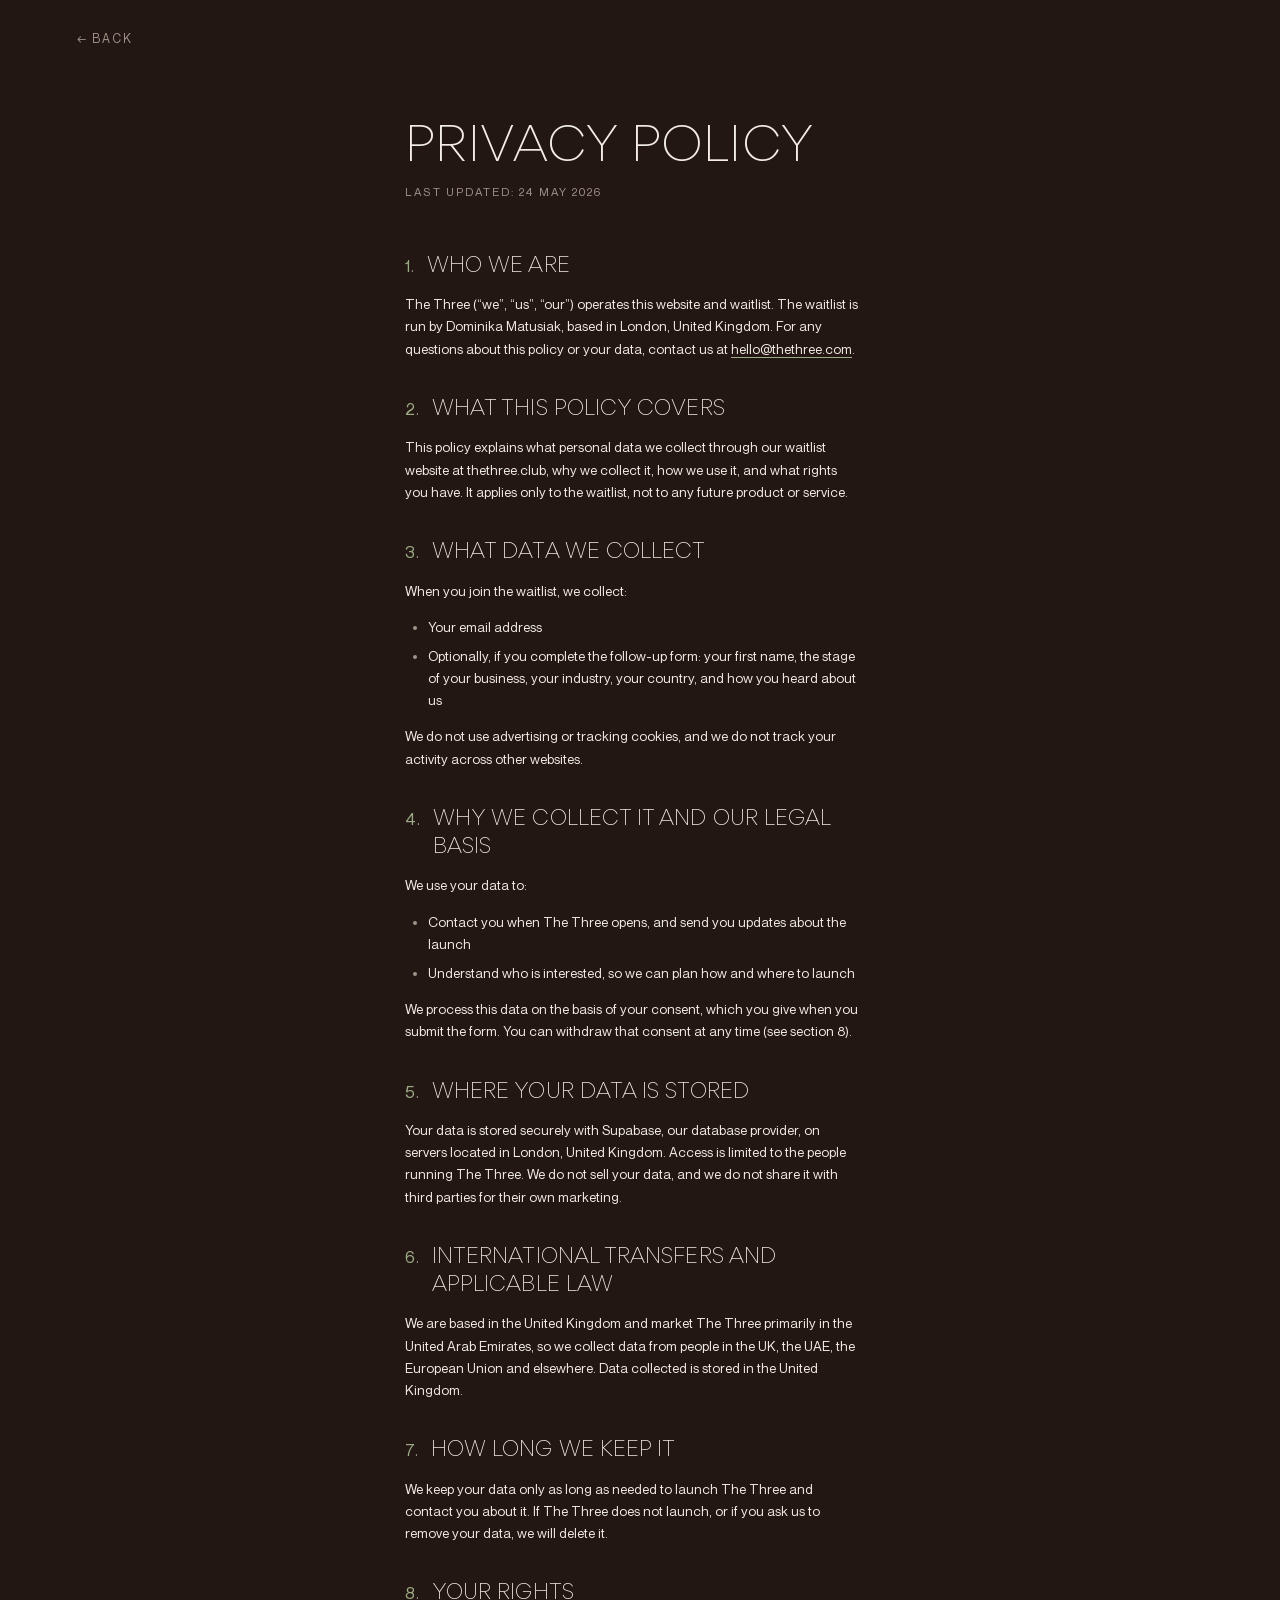
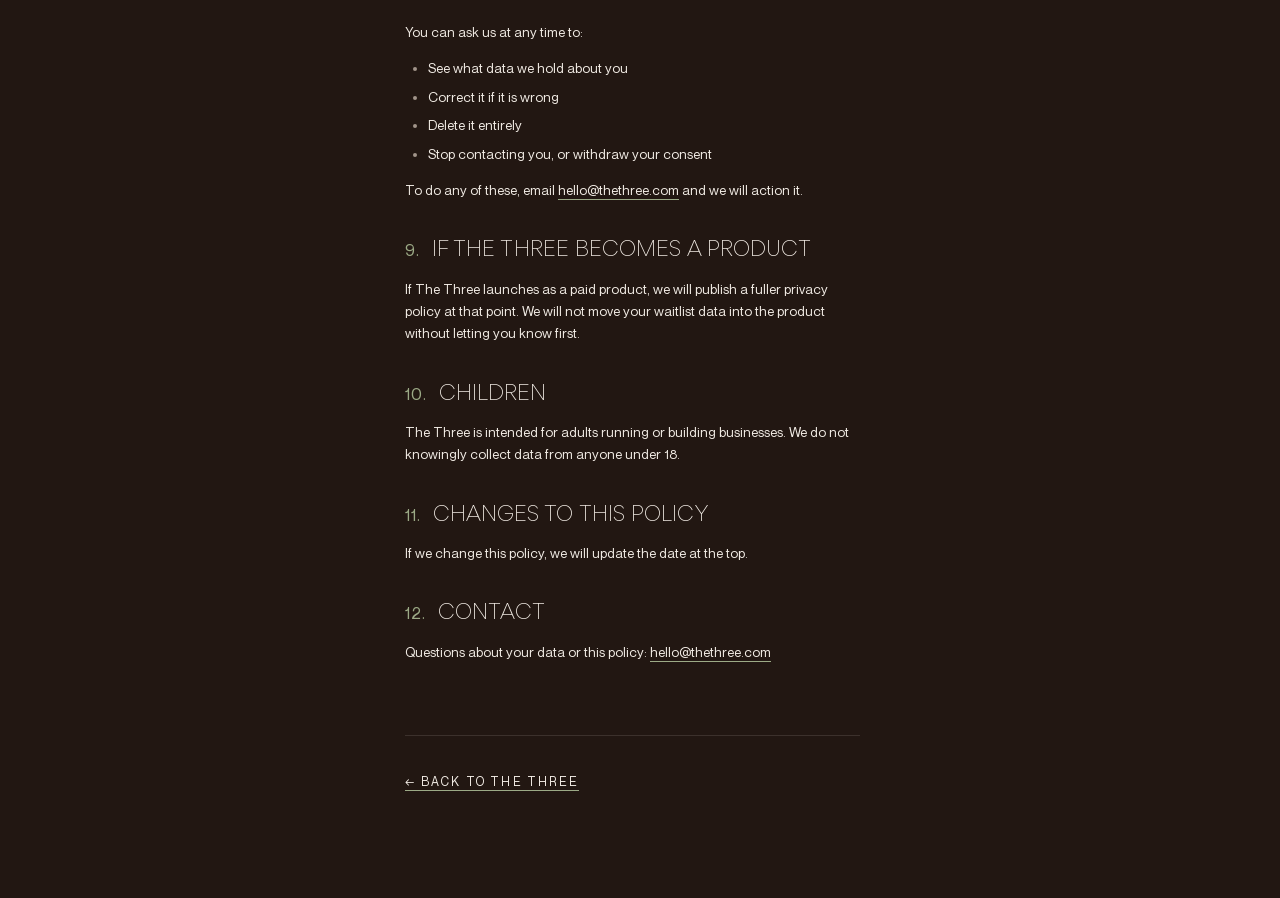
==== privacy.html @ ea70a883 "Add privacy policy page + wire footer/CTA links" ====
<!DOCTYPE html>
<html lang="en">
<head>
  <meta charset="UTF-8" />
  <meta name="viewport" content="width=device-width, initial-scale=1.0" />
  <title>Privacy &mdash; The Three</title>

  <!--
    Subset of font preloads — only the families used by this page.
    Headings use Gordita, body copy uses Neue Montreal.
  -->
  <link rel="preload" href="assets/fonts/gordita-light.woff2" as="font" type="font/woff2" crossorigin />
  <link rel="preload" href="assets/fonts/gordita.woff2" as="font" type="font/woff2" crossorigin />
  <link rel="preload" href="assets/fonts/neue-montreal.woff2" as="font" type="font/woff2" crossorigin />

  <link rel="stylesheet" href="styles/tokens.css" />
  <link rel="stylesheet" href="styles/base.css" />
  <link rel="stylesheet" href="styles/privacy.css" />
</head>
<body class="privacy-body">

  <!-- Persistent back link — top-left, always visible while scrolling. -->
  <a class="privacy__back" href="/">&larr; Back</a>

  <main class="privacy">
    <header class="privacy__head">
      <h1 class="privacy__title">Privacy Policy</h1>
      <p class="privacy__updated">Last updated: 24 May 2026</p>
      <!-- TODO before launch: replace date with actual publication day. -->
    </header>

    <section class="privacy__section">
      <h2 class="privacy__h2"><span class="privacy__num">1.</span> Who we are</h2>
      <p>The Three (&ldquo;we&rdquo;, &ldquo;us&rdquo;, &ldquo;our&rdquo;) operates this website and waitlist. The waitlist is run by Dominika Matusiak, based in London, United Kingdom. For any questions about this policy or your data, contact us at <a href="mailto:hello@thethree.com">hello@thethree.com</a>.</p>
    </section>

    <section class="privacy__section">
      <h2 class="privacy__h2"><span class="privacy__num">2.</span> What this policy covers</h2>
      <p>This policy explains what personal data we collect through our waitlist website at thethree.club, why we collect it, how we use it, and what rights you have. It applies only to the waitlist, not to any future product or service.</p>
    </section>

    <section class="privacy__section">
      <h2 class="privacy__h2"><span class="privacy__num">3.</span> What data we collect</h2>
      <p>When you join the waitlist, we collect:</p>
      <ul>
        <li>Your email address</li>
        <li>Optionally, if you complete the follow-up form: your first name, the stage of your business, your industry, your country, and how you heard about us</li>
      </ul>
      <p>We do not use advertising or tracking cookies, and we do not track your activity across other websites.</p>
      <!-- TODO before launch: confirm with tech owner that nothing else is stored beyond form fields + timestamp. -->
    </section>

    <section class="privacy__section">
      <h2 class="privacy__h2"><span class="privacy__num">4.</span> Why we collect it and our legal basis</h2>
      <p>We use your data to:</p>
      <ul>
        <li>Contact you when The Three opens, and send you updates about the launch</li>
        <li>Understand who is interested, so we can plan how and where to launch</li>
      </ul>
      <p>We process this data on the basis of your consent, which you give when you submit the form. You can withdraw that consent at any time (see section 8).</p>
      <!-- TODO before launch: lawyer to confirm legal basis under UK GDPR, EU GDPR and UAE law. -->
    </section>

    <section class="privacy__section">
      <h2 class="privacy__h2"><span class="privacy__num">5.</span> Where your data is stored</h2>
      <p>Your data is stored securely with Supabase, our database provider, on servers located in London, United Kingdom. Access is limited to the people running The Three. We do not sell your data, and we do not share it with third parties for their own marketing.</p>
    </section>

    <section class="privacy__section">
      <h2 class="privacy__h2"><span class="privacy__num">6.</span> International transfers and applicable law</h2>
      <p>We are based in the United Kingdom and market The Three primarily in the United Arab Emirates, so we collect data from people in the UK, the UAE, the European Union and elsewhere. Data collected is stored in the United Kingdom.</p>
      <!-- TODO before launch: lawyer to draft cross-border transfer language (UAE/EU to UK) and name applicable legal regimes. -->
    </section>

    <section class="privacy__section">
      <h2 class="privacy__h2"><span class="privacy__num">7.</span> How long we keep it</h2>
      <p>We keep your data only as long as needed to launch The Three and contact you about it. If The Three does not launch, or if you ask us to remove your data, we will delete it.</p>
      <!-- TODO before launch: lawyer to confirm a specific maximum retention period. -->
    </section>

    <section class="privacy__section">
      <h2 class="privacy__h2"><span class="privacy__num">8.</span> Your rights</h2>
      <p>You can ask us at any time to:</p>
      <ul>
        <li>See what data we hold about you</li>
        <li>Correct it if it is wrong</li>
        <li>Delete it entirely</li>
        <li>Stop contacting you, or withdraw your consent</li>
      </ul>
      <p>To do any of these, email <a href="mailto:hello@thethree.com">hello@thethree.com</a> and we will action it.</p>
      <!-- TODO before launch: lawyer to add right-to-complain wording + name the supervisory authority. -->
    </section>

    <section class="privacy__section">
      <h2 class="privacy__h2"><span class="privacy__num">9.</span> If The Three becomes a product</h2>
      <p>If The Three launches as a paid product, we will publish a fuller privacy policy at that point. We will not move your waitlist data into the product without letting you know first.</p>
    </section>

    <section class="privacy__section">
      <h2 class="privacy__h2"><span class="privacy__num">10.</span> Children</h2>
      <p>The Three is intended for adults running or building businesses. We do not knowingly collect data from anyone under 18.</p>
    </section>

    <section class="privacy__section">
      <h2 class="privacy__h2"><span class="privacy__num">11.</span> Changes to this policy</h2>
      <p>If we change this policy, we will update the date at the top.</p>
    </section>

    <section class="privacy__section">
      <h2 class="privacy__h2"><span class="privacy__num">12.</span> Contact</h2>
      <p>Questions about your data or this policy: <a href="mailto:hello@thethree.com">hello@thethree.com</a></p>
    </section>

    <footer class="privacy__foot">
      <a class="privacy__back-bottom" href="/">&larr; Back to The Three</a>
    </footer>
  </main>
</body>
</html>
---- styles/tokens.css ----
/* ============================================================
   tokens.css
   Design tokens (colors) + @font-face declarations.
   Loaded first — everything else depends on these.
   ============================================================ */

@font-face {
  font-family: "Cubao Wide";
  src: url("../assets/fonts/cubao-wide.woff2") format("woff2");
  font-display: swap;
}
@font-face {
  font-family: "Halimum";
  src: url("../assets/fonts/halimum.woff2") format("woff2");
  font-display: swap;
}
@font-face {
  font-family: "Gordita";
  src: url("../assets/fonts/gordita.woff2") format("woff2");
  font-weight: 400;
  font-display: swap;
}
@font-face {
  font-family: "Gordita";
  src: url("../assets/fonts/gordita-light.woff2") format("woff2");
  font-weight: 300;
  font-display: swap;
}
@font-face {
  font-family: "Newsreader";
  src: url("../assets/fonts/newsreader-italic.woff2") format("woff2");
  font-style: italic;
  font-display: swap;
}
@font-face {
  font-family: "Neue Montreal";
  src: url("../assets/fonts/neue-montreal.woff2") format("woff2");
  font-display: swap;
}
@font-face {
  font-family: "Role Serif";
  src: url("../assets/fonts/role-serif.woff2") format("woff2");
  font-display: swap;
}

:root {
  --bg: #221712;       /* page background — warm dark brown */
  --ink: #f3ede6;      /* primary text — cream */
  --muted: #a1948a;    /* secondary text */
  --accent: #9caa86;   /* sage — used for every hand-drawn gesture */
}
---- styles/base.css ----
/* ============================================================
   base.css
   Reset, root element, body, .screen container, and the shared
   `draw` / `rise-in` keyframes used across sections.
   ============================================================ */

* { box-sizing: border-box; }

html {
  background: var(--bg);
  scrollbar-gutter: stable;
  scroll-behavior: smooth;
}

body {
  margin: 0;
  padding: 0;
  background: var(--bg);
  overflow-x: hidden;
}

/* Every full-height section uses this container.
   scroll-margin-top clears the fixed nav bar (body::before is 9vh)
   so anchor jumps from the nav don't land with the section title
   tucked under the bar. A hair over 9vh gives a touch of breathing
   room between the bar and the top of the section content. */
.screen {
  position: relative;
  width: 100%;
  min-height: 100vh;
  background: var(--bg);
  color: var(--ink);
  scroll-margin-top: 10vh;
}

/* Inline emphasis used inside body copy.
   .key brightens muted text to ink (cream); .accent paints it sage. */
.key { color: var(--ink); }
.accent { color: var(--accent); }

/* ---------- Shared animation keyframes ----------
   Used by multiple sections. Defined once here so the section
   files only own their selectors, not the timing primitives. */

@keyframes rise-in {
  to { opacity: 1; transform: translateY(0); }
}

@keyframes draw {
  /* opacity:1 in both keyframes is a no-op for paths that don't set
     opacity:0 initially. For paths that DO (e.g. .circle), it lets
     them stay invisible until the draw animation kicks in — avoiding
     the small "ghost dot" stroke-linecap:round leaves at the path's
     start point before the line is drawn. */
  from { opacity: 1; }
  to { stroke-dashoffset: 0; opacity: 1; }
}
---- styles/privacy.css ----
/* ============================================================
   privacy.css
   Privacy Policy page. Inherits tokens (colors, fonts) and base
   (reset, body). Layout-specific rules only — no animations,
   no chrome from the home page (no nav, no logo). One full-width
   column with a fixed Back link top-left.
   ============================================================ */

.privacy-body {
  background: var(--bg);
  color: var(--ink);
  min-height: 100vh;
}

/* ----- Back link ----- */
/* Fixed so it stays reachable while the user scrolls through the
   ~12 sections. Sage-on-cream subtlety matches the kicker styling
   on the home page rather than competing with the title. */
.privacy__back {
  position: fixed;
  top: 3.4vh;
  left: 6vw;
  z-index: 5;
  font-family: "Neue Montreal", sans-serif;
  font-size: 0.95vw;
  text-transform: uppercase;
  letter-spacing: 0.18em;
  color: var(--muted);
  text-decoration: none;
  transition: color 0.25s ease;
}
.privacy__back:hover { color: var(--ink); }

/* ----- Main column ----- */
.privacy {
  max-width: 38em;
  margin: 0 auto;
  padding: 14vh 6vw 12vh;
}

.privacy__head {
  margin-bottom: 6vh;
}

.privacy__title {
  margin: 0 0 1.2vh;
  font-family: "Gordita", sans-serif;
  font-weight: 300;
  font-size: 3.6vw;
  letter-spacing: 0.004em;
  text-transform: uppercase;
  line-height: 1.04;
}

.privacy__updated {
  margin: 0;
  font-family: "Neue Montreal", sans-serif;
  font-size: 0.9vw;
  color: var(--muted);
  text-transform: uppercase;
  letter-spacing: 0.18em;
}

/* ----- Sections ----- */
.privacy__section {
  margin: 0 0 4vh;
}

.privacy__h2 {
  margin: 0 0 1.4vh;
  font-family: "Gordita", sans-serif;
  font-weight: 300;
  font-size: 1.55vw;
  letter-spacing: 0.004em;
  text-transform: uppercase;
  color: var(--ink);
  /* Use baseline alignment so number + heading text sit on the
     same line; ensure the wrap still looks tidy on long headings. */
  display: flex;
  align-items: baseline;
  gap: 0.6em;
}

.privacy__num {
  /* Sage number tag — the "one hand-drawn gesture per section"
     convention is generous here: every numbered heading owns it. */
  color: var(--accent);
  font-family: "Neue Montreal", sans-serif;
  font-weight: 400;
  font-size: 0.85em;
  letter-spacing: 0.05em;
  /* Don't shrink when the heading wraps. */
  flex-shrink: 0;
}

.privacy__section p,
.privacy__section li {
  font-family: "Neue Montreal", sans-serif;
  font-weight: 400;
  font-size: 1.05vw;
  line-height: 1.65;
  color: var(--ink);
}

.privacy__section p {
  margin: 0 0 1.6vh;
}

.privacy__section ul {
  margin: 0 0 1.6vh;
  padding-left: 1.4em;
}

.privacy__section li {
  margin-bottom: 0.7vh;
}

.privacy__section li::marker {
  color: var(--muted);
}

/* Inline links — cream text with a sage underline. Hover dims. */
.privacy__section a,
.privacy__foot a {
  color: var(--ink);
  text-decoration: none;
  border-bottom: 1px solid var(--accent);
  padding-bottom: 0.05em;
  transition: opacity 0.25s ease;
}
.privacy__section a:hover,
.privacy__foot a:hover {
  opacity: 0.7;
}

/* ----- Footer (secondary back link at bottom of long page) ----- */
.privacy__foot {
  margin-top: 8vh;
  padding-top: 4vh;
  border-top: 1px solid rgba(243, 237, 230, 0.12);
}

.privacy__back-bottom {
  font-family: "Neue Montreal", sans-serif;
  font-size: 0.95vw;
  text-transform: uppercase;
  letter-spacing: 0.18em;
  color: var(--muted);
  text-decoration: none;
  border-bottom: none;
  transition: color 0.25s ease;
}
.privacy__back-bottom:hover { color: var(--ink); }

/* ============================================================
   Mobile (max-width: 760px)
   ============================================================ */
@media (max-width: 760px) {
  .privacy__back {
    font-size: 3.4vw;
    top: 3vh;
    left: 5vw;
  }

  .privacy {
    max-width: 100%;
    padding: 12vh 6vw 10vh;
  }

  .privacy__title {
    font-size: 9vw;
  }

  .privacy__updated {
    font-size: 3vw;
  }

  .privacy__h2 {
    font-size: 5vw;
    gap: 0.4em;
  }

  .privacy__section p,
  .privacy__section li {
    font-size: 4.2vw;
    line-height: 1.6;
  }

  .privacy__section {
    margin-bottom: 5vh;
  }

  .privacy__back-bottom {
    font-size: 3.4vw;
  }
}
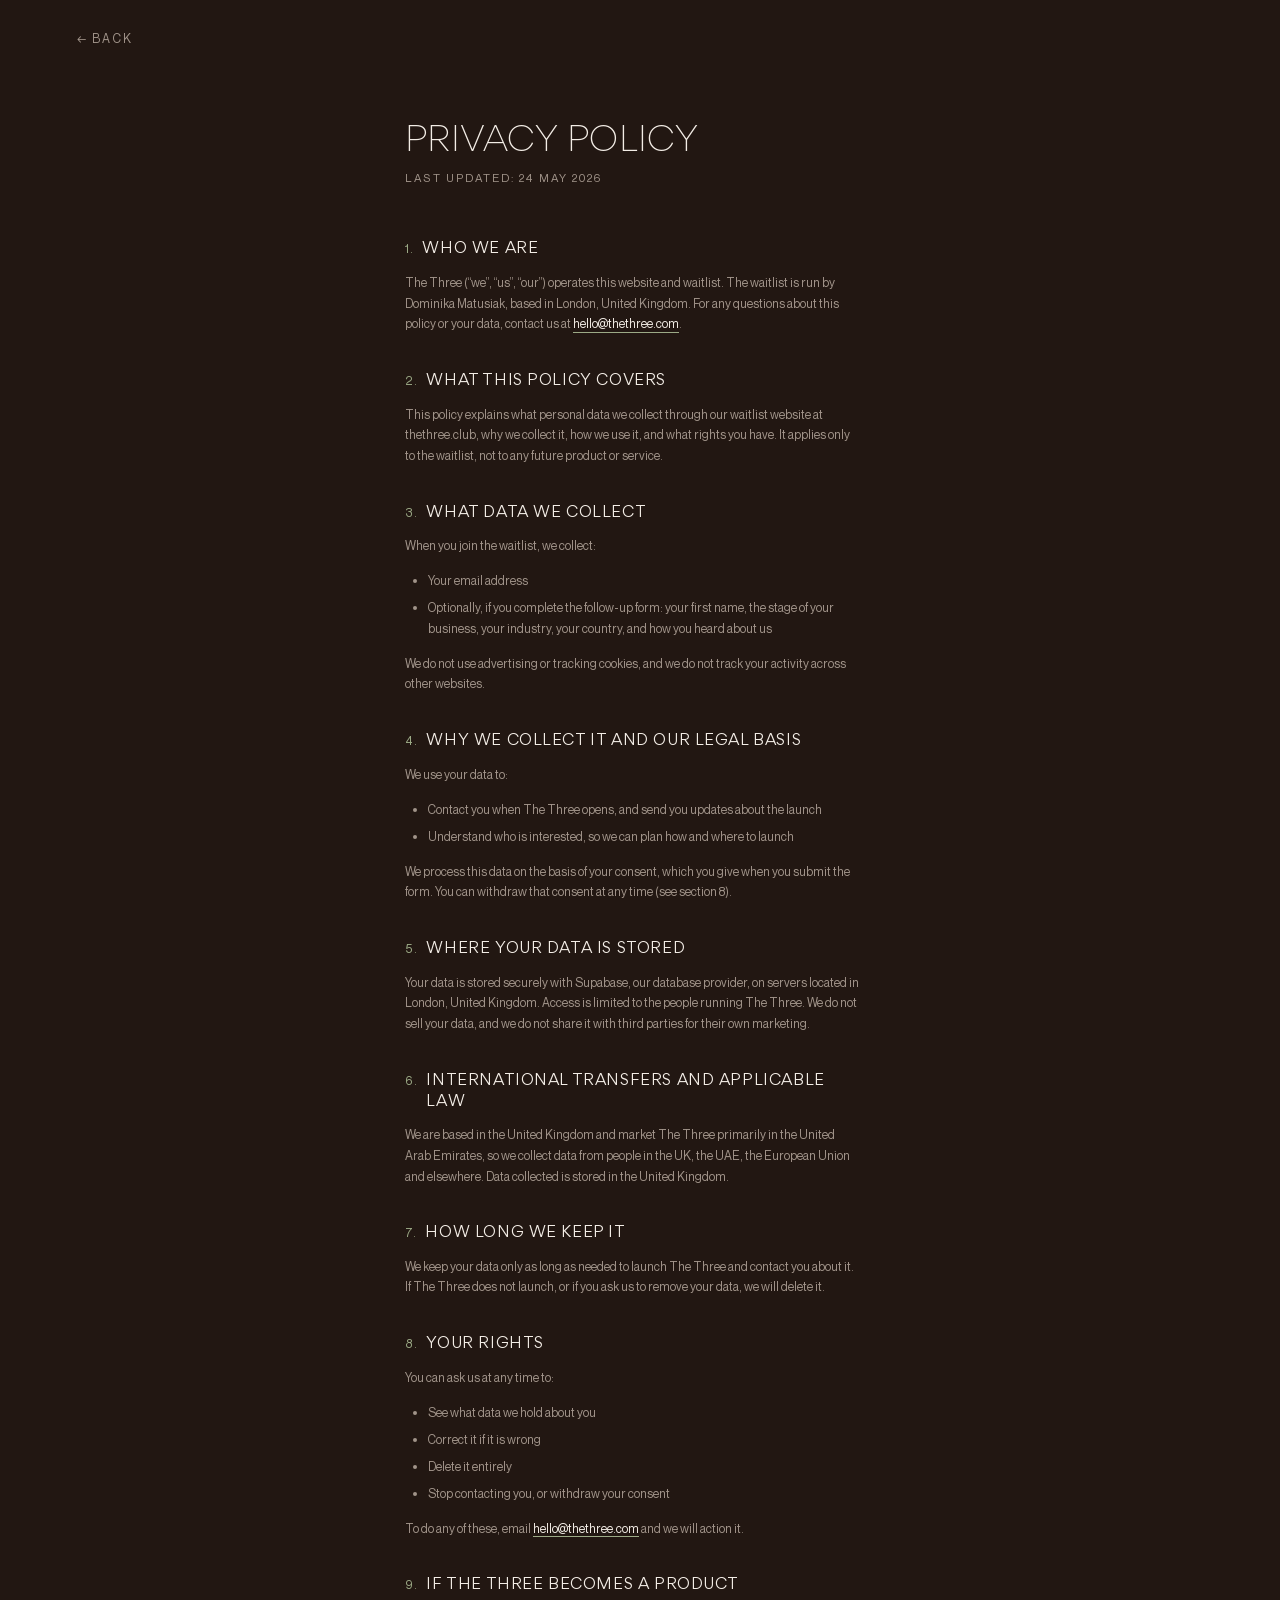
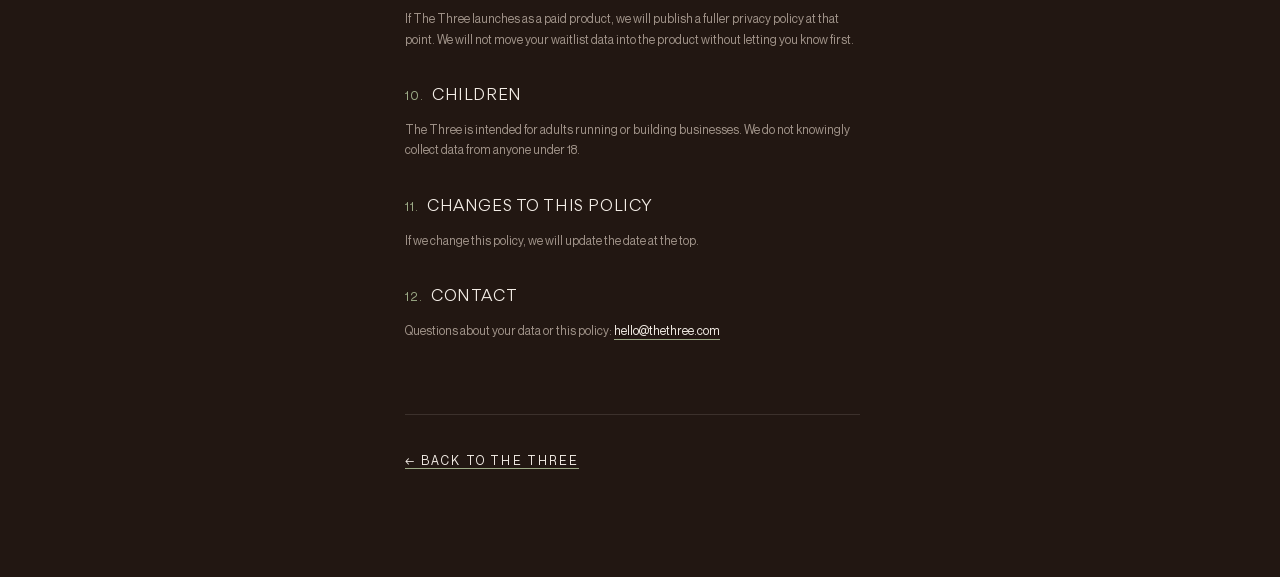
==== commit d44458bb: "Add OG / Twitter card meta tags + branded og-image (1200x630)" ====
--- a/privacy.html
+++ b/privacy.html
@@ -4,6 +4,24 @@
   <meta charset="UTF-8" />
   <meta name="viewport" content="width=device-width, initial-scale=1.0" />
   <title>Privacy &mdash; The Three</title>
+  <meta name="description" content="How The Three collects, stores, and uses your waitlist data. Privacy policy for the waitlist landing page." />
+
+  <!-- Same OG block as the home page so the link previews stay branded
+       when someone shares the privacy URL directly. -->
+  <meta property="og:type" content="website" />
+  <meta property="og:site_name" content="The Three" />
+  <meta property="og:url" content="https://thethree-six.vercel.app/privacy.html" />
+  <meta property="og:title" content="Privacy — The Three" />
+  <meta property="og:description" content="How The Three collects, stores, and uses your waitlist data." />
+  <meta property="og:image" content="https://thethree-six.vercel.app/assets/images/og-image.png" />
+  <meta property="og:image:width" content="1200" />
+  <meta property="og:image:height" content="630" />
+  <meta property="og:image:alt" content="The Three — cross-industry, Dubai" />
+
+  <meta name="twitter:card" content="summary_large_image" />
+  <meta name="twitter:title" content="Privacy — The Three" />
+  <meta name="twitter:description" content="How The Three collects, stores, and uses your waitlist data." />
+  <meta name="twitter:image" content="https://thethree-six.vercel.app/assets/images/og-image.png" />
 
   <!--
     Subset of font preloads — only the families used by this page.
--- a/styles/privacy.css
+++ b/styles/privacy.css
@@ -46,7 +46,7 @@
   margin: 0 0 1.2vh;
   font-family: "Gordita", sans-serif;
   font-weight: 300;
-  font-size: 3.6vw;
+  font-size: 2.6vw;
   letter-spacing: 0.004em;
   text-transform: uppercase;
   line-height: 1.04;
@@ -69,9 +69,9 @@
 .privacy__h2 {
   margin: 0 0 1.4vh;
   font-family: "Gordita", sans-serif;
-  font-weight: 300;
-  font-size: 1.55vw;
-  letter-spacing: 0.004em;
+  font-weight: 400;
+  font-size: 1.15vw;
+  letter-spacing: 0.04em;
   text-transform: uppercase;
   color: var(--ink);
   /* Use baseline alignment so number + heading text sit on the
@@ -97,9 +97,12 @@
 .privacy__section li {
   font-family: "Neue Montreal", sans-serif;
   font-weight: 400;
-  font-size: 1.05vw;
-  line-height: 1.65;
-  color: var(--ink);
+  font-size: 0.95vw;
+  line-height: 1.7;
+  /* Muted (warm gray-cream) rather than full --ink (bright cream)
+     so the page reads as a document, not a headline. Reserves the
+     full-ink emphasis for the title + section headings only. */
+  color: var(--muted);
 }
 
 .privacy__section p {
@@ -157,40 +160,43 @@
    ============================================================ */
 @media (max-width: 760px) {
   .privacy__back {
-    font-size: 3.4vw;
+    font-size: 3vw;
     top: 3vh;
     left: 5vw;
   }
 
   .privacy {
     max-width: 100%;
-    padding: 12vh 6vw 10vh;
+    padding: 11vh 7vw 9vh;
   }
 
   .privacy__title {
-    font-size: 9vw;
+    /* 6vw is the comfortable mobile size — visible but not screaming.
+       The home hero headline goes to 9.5vw because it's THE headline;
+       this is a document title and shouldn't compete. */
+    font-size: 6vw;
   }
 
   .privacy__updated {
-    font-size: 3vw;
+    font-size: 2.6vw;
   }
 
   .privacy__h2 {
-    font-size: 5vw;
+    font-size: 3.4vw;
     gap: 0.4em;
   }
 
   .privacy__section p,
   .privacy__section li {
-    font-size: 4.2vw;
-    line-height: 1.6;
+    font-size: 3.6vw;
+    line-height: 1.7;
   }
 
   .privacy__section {
-    margin-bottom: 5vh;
+    margin-bottom: 4.5vh;
   }
 
   .privacy__back-bottom {
-    font-size: 3.4vw;
-  }
-}
+    font-size: 3vw;
+  }
+}
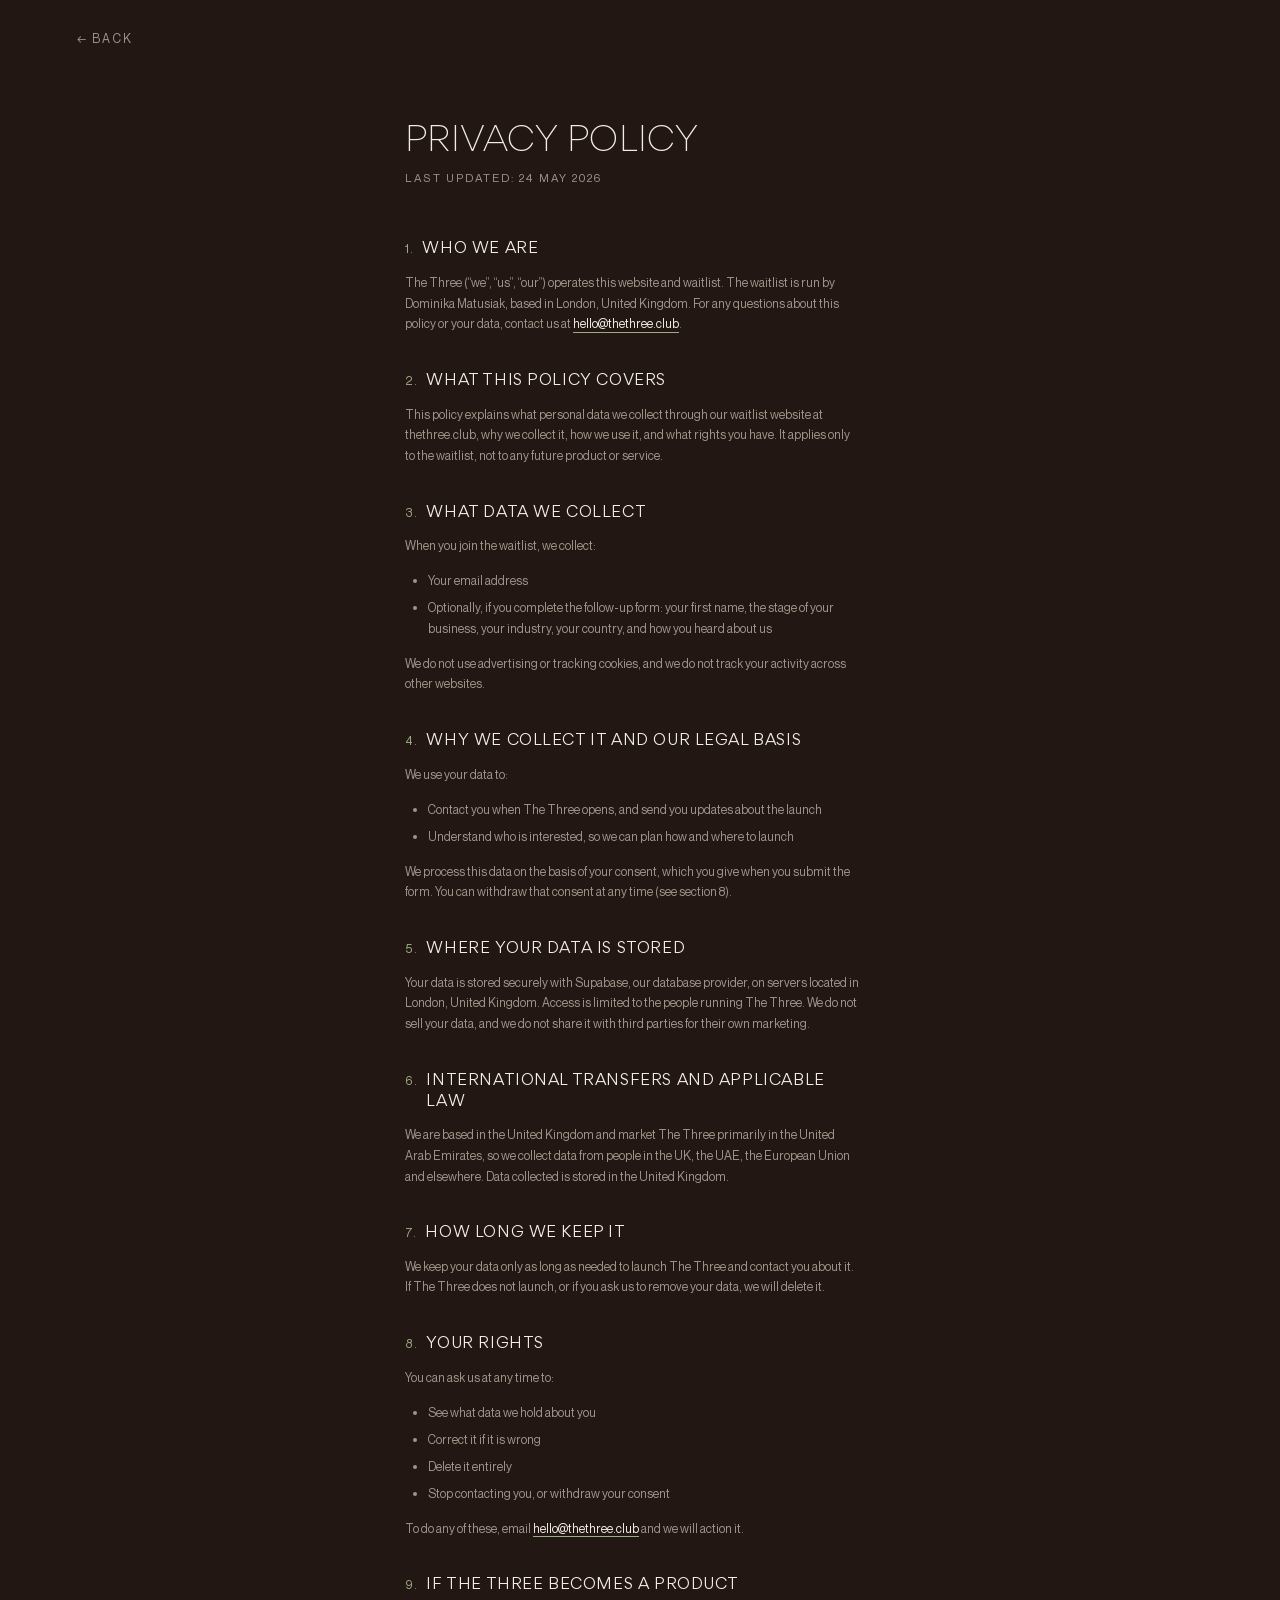
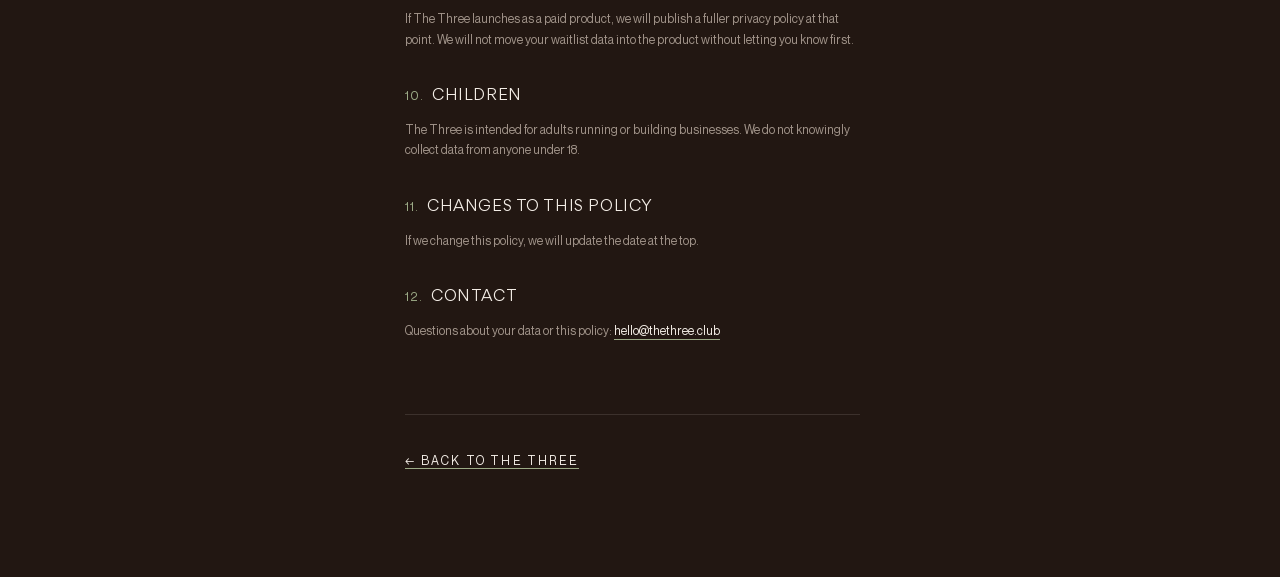
==== commit 7d75ee0b: "Mobile audit fixes: typo on contact email + tap targets + WCAG contrast CRITICAL: all mailto:hello@t" ====
--- a/privacy.html
+++ b/privacy.html
@@ -22,6 +22,12 @@
   <meta name="twitter:title" content="Privacy — The Three" />
   <meta name="twitter:description" content="How The Three collects, stores, and uses your waitlist data." />
   <meta name="twitter:image" content="https://thethree-six.vercel.app/assets/images/og-image.png" />
+
+  <!-- Same favicon set as the home page so tabs stay consistent. -->
+  <link rel="icon" href="/favicon.ico" sizes="any" />
+  <link rel="icon" type="image/png" sizes="32x32" href="/assets/images/favicon-32x32.png" />
+  <link rel="icon" type="image/png" sizes="16x16" href="/assets/images/favicon-16x16.png" />
+  <link rel="apple-touch-icon" sizes="180x180" href="/assets/images/apple-touch-icon.png" />
 
   <!--
     Subset of font preloads — only the families used by this page.
@@ -49,7 +55,7 @@
 
     <section class="privacy__section">
       <h2 class="privacy__h2"><span class="privacy__num">1.</span> Who we are</h2>
-      <p>The Three (&ldquo;we&rdquo;, &ldquo;us&rdquo;, &ldquo;our&rdquo;) operates this website and waitlist. The waitlist is run by Dominika Matusiak, based in London, United Kingdom. For any questions about this policy or your data, contact us at <a href="mailto:hello@thethree.com">hello@thethree.com</a>.</p>
+      <p>The Three (&ldquo;we&rdquo;, &ldquo;us&rdquo;, &ldquo;our&rdquo;) operates this website and waitlist. The waitlist is run by Dominika Matusiak, based in London, United Kingdom. For any questions about this policy or your data, contact us at <a href="mailto:hello@thethree.club">hello@thethree.club</a>.</p>
     </section>
 
     <section class="privacy__section">
@@ -105,7 +111,7 @@
         <li>Delete it entirely</li>
         <li>Stop contacting you, or withdraw your consent</li>
       </ul>
-      <p>To do any of these, email <a href="mailto:hello@thethree.com">hello@thethree.com</a> and we will action it.</p>
+      <p>To do any of these, email <a href="mailto:hello@thethree.club">hello@thethree.club</a> and we will action it.</p>
       <!-- TODO before launch: lawyer to add right-to-complain wording + name the supervisory authority. -->
     </section>
 
@@ -126,7 +132,7 @@
 
     <section class="privacy__section">
       <h2 class="privacy__h2"><span class="privacy__num">12.</span> Contact</h2>
-      <p>Questions about your data or this policy: <a href="mailto:hello@thethree.com">hello@thethree.com</a></p>
+      <p>Questions about your data or this policy: <a href="mailto:hello@thethree.club">hello@thethree.club</a></p>
     </section>
 
     <footer class="privacy__foot">
--- a/styles/base.css
+++ b/styles/base.css
@@ -38,6 +38,117 @@
 .key { color: var(--ink); }
 .accent { color: var(--accent); }
 
+/* Accessible visually-hidden utility — content stays in the DOM and
+   reachable by screen readers and the keyboard tab order, but is
+   removed from the visual flow. Standard WCAG-safe technique (avoids
+   the older `display:none` / `visibility:hidden` which also hide
+   from assistive tech). Used for labels on email inputs where the
+   placeholder serves the visual hint role. */
+.visually-hidden {
+  position: absolute;
+  width: 1px;
+  height: 1px;
+  padding: 0;
+  margin: -1px;
+  overflow: hidden;
+  clip: rect(0, 0, 0, 0);
+  white-space: nowrap;
+  border: 0;
+}
+
+/* Skip-to-content link — invisible until focused by Tab. Lets keyboard
+   users jump past the nav straight into the main content (WCAG 2.4.1
+   Bypass Blocks). On focus it pops in at the top-left in cream-on-bg. */
+.skip-link {
+  position: absolute;
+  top: 0;
+  left: 0;
+  z-index: 100;
+  padding: 0.75em 1em;
+  background: var(--ink);
+  color: var(--bg);
+  font-family: "Neue Montreal", sans-serif;
+  font-size: 0.95rem;
+  text-transform: uppercase;
+  letter-spacing: 0.12em;
+  text-decoration: none;
+  transform: translateY(-110%);
+  transition: transform 0.2s ease;
+}
+.skip-link:focus {
+  transform: translateY(0);
+  outline: 2px solid var(--accent);
+  outline-offset: 2px;
+}
+
+/* Global keyboard-focus indicator. :focus-visible (not :focus) means
+   this only shows up for keyboard / assistive-tech navigation, never
+   for mouse clicks — so the design stays clean for sighted clickers
+   while staying WCAG 2.4.7 / 2.4.11 compliant for keyboard users.
+   Most elements sit on var(--bg), so cream gives the strongest contrast.
+   The .waitlist__btn override below handles the inverse case (cream bg). */
+:focus-visible {
+  outline: 2px solid var(--ink);
+  outline-offset: 3px;
+}
+
+/* Inverse focus ring for the cream-on-bg "Join" buttons — a cream
+   outline on a cream button is invisible. Use dark bg colour instead. */
+.waitlist__btn:focus-visible {
+  outline-color: var(--bg);
+}
+
+/* <main> only receives focus programmatically (via the skip link); we
+   don't want a giant cream outline wrapping the entire page contents
+   when the user lands there. Screen readers still announce the
+   landmark, which is the actual user-facing feedback. */
+main:focus,
+main:focus-visible {
+  outline: none;
+}
+
+/* ============================================================
+   prefers-reduced-motion
+   ============================================================
+   Users with vestibular disorders, migraines, attention sensitivity,
+   or just personal preference can request reduced motion at the OS
+   level. We respect that:
+   - The 4.7s intro splash is skipped entirely — no roll-up, no
+     auto-playing video, no scroll lock. Page content is reachable
+     from the first paint.
+   - The hero waitlist appears immediately (CSS rule + JS sets the
+     .wl-revealed class on load when reduced-motion is requested).
+   - Section reveals still happen (IntersectionObserver fires the
+     class on scroll), but the per-element CSS transitions snap
+     instead of easing.
+   - Smooth scrolling is disabled to prevent dizziness on anchor jumps.
+   The blanket *,*::before,*::after rule is the "nuclear option" from
+   accessibility-engineering.com — it sets ALL author animations and
+   transitions to ~0 duration without removing them entirely (so
+   final visual states still apply). */
+@media (prefers-reduced-motion: reduce) {
+  .intro { display: none; }
+
+  html { scroll-behavior: auto; }
+
+  /* Make the hero waitlist visible from page load — bypasses the
+     JS-controlled fade-in that runs on scroll/timer. */
+  .screen--1 .waitlist {
+    opacity: 1;
+    transition: none;
+  }
+
+  *,
+  *::before,
+  *::after {
+    animation-duration: 0.001ms !important;
+    animation-delay: 0ms !important;
+    animation-iteration-count: 1 !important;
+    transition-duration: 0.001ms !important;
+    transition-delay: 0ms !important;
+  }
+}
+
 /* ---------- Shared animation keyframes ----------
    Used by multiple sections. Defined once here so the section
    files only own their selectors, not the timing primitives. */
--- a/styles/privacy.css
+++ b/styles/privacy.css
@@ -160,9 +160,13 @@
    ============================================================ */
 @media (max-width: 760px) {
   .privacy__back {
-    font-size: 3vw;
-    top: 3vh;
-    left: 5vw;
+    /* This is the ONLY way back to the homepage from here — needs a real
+       tap area. Was a 30px text node before; padding gets it to 44px. */
+    font-size: 3.4vw;
+    top: 2.2vh;
+    left: 4vw;
+    padding: 0.7em 0.6em;
+    display: inline-block;
   }
 
   .privacy {
@@ -178,7 +182,9 @@
   }
 
   .privacy__updated {
-    font-size: 2.6vw;
+    /* 2.6vw resolved to ~9.9px on a 380px phone — under the 12px floor.
+       Bumped to 3vw (~11.4px) — small but readable secondary info. */
+    font-size: 3vw;
   }
 
   .privacy__h2 {
@@ -197,6 +203,9 @@
   }
 
   .privacy__back-bottom {
-    font-size: 3vw;
-  }
-}
+    font-size: 3.4vw;
+    padding: 0.6em 0;
+    display: inline-block;
+    min-height: 44px;
+  }
+}
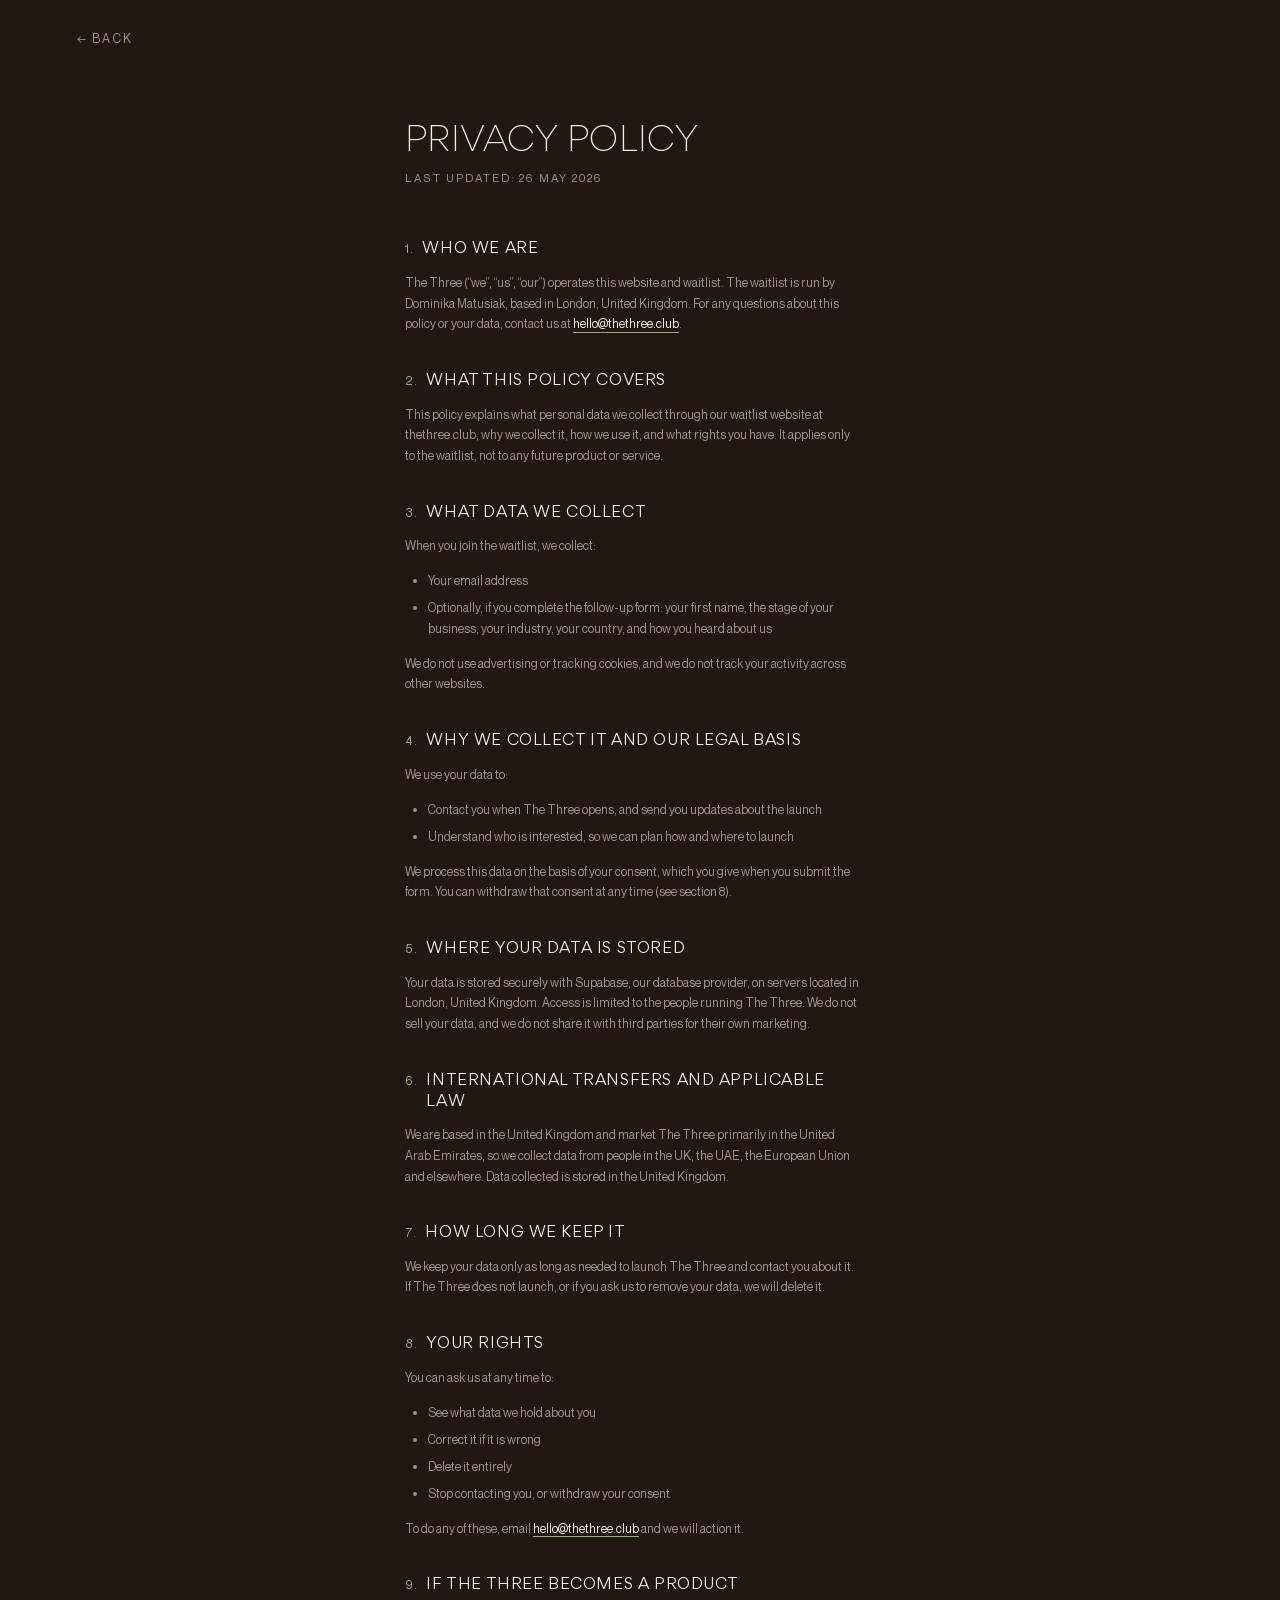
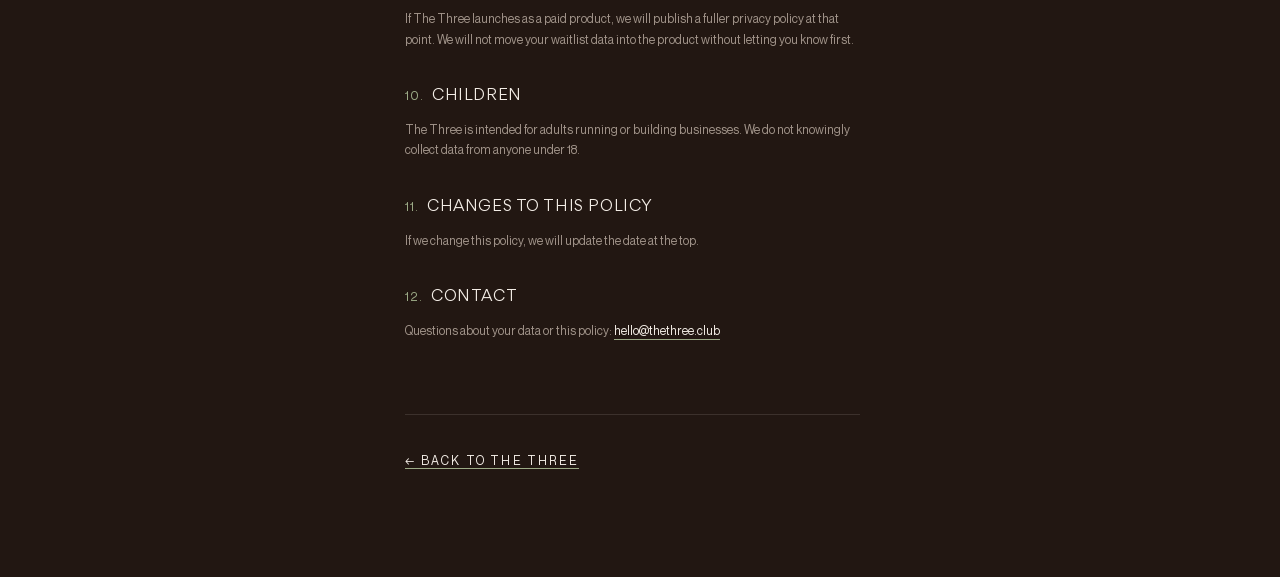
==== commit 54f9c9de: "Cleanup: stale comments, dates, and visible-in-source TODOs No design or behavior changes. Eight ite" ====
--- a/privacy.html
+++ b/privacy.html
@@ -8,12 +8,13 @@
 
   <!-- Same OG block as the home page so the link previews stay branded
        when someone shares the privacy URL directly. -->
+  <link rel="canonical" href="https://thethree.club/privacy.html" />
   <meta property="og:type" content="website" />
   <meta property="og:site_name" content="The Three" />
-  <meta property="og:url" content="https://thethree-six.vercel.app/privacy.html" />
+  <meta property="og:url" content="https://thethree.club/privacy.html" />
   <meta property="og:title" content="Privacy — The Three" />
   <meta property="og:description" content="How The Three collects, stores, and uses your waitlist data." />
-  <meta property="og:image" content="https://thethree-six.vercel.app/assets/images/og-image.png" />
+  <meta property="og:image" content="https://thethree.club/assets/images/og-image.png" />
   <meta property="og:image:width" content="1200" />
   <meta property="og:image:height" content="630" />
   <meta property="og:image:alt" content="The Three — cross-industry, Dubai" />
@@ -21,7 +22,7 @@
   <meta name="twitter:card" content="summary_large_image" />
   <meta name="twitter:title" content="Privacy — The Three" />
   <meta name="twitter:description" content="How The Three collects, stores, and uses your waitlist data." />
-  <meta name="twitter:image" content="https://thethree-six.vercel.app/assets/images/og-image.png" />
+  <meta name="twitter:image" content="https://thethree.club/assets/images/og-image.png" />
 
   <!-- Same favicon set as the home page so tabs stay consistent. -->
   <link rel="icon" href="/favicon.ico" sizes="any" />
@@ -40,6 +41,10 @@
   <link rel="stylesheet" href="styles/tokens.css" />
   <link rel="stylesheet" href="styles/base.css" />
   <link rel="stylesheet" href="styles/privacy.css" />
+
+  <!-- Cloudflare Web Analytics. Same beacon as index.html — Cloudflare's
+       dashboard aggregates pageviews across both pages by token. -->
+  <script defer src='https://static.cloudflareinsights.com/beacon.min.js' data-cf-beacon='{"token": "01ec1aeb0daf48319be44835e94b2b9b"}'></script>
 </head>
 <body class="privacy-body">
 
@@ -49,8 +54,7 @@
   <main class="privacy">
     <header class="privacy__head">
       <h1 class="privacy__title">Privacy Policy</h1>
-      <p class="privacy__updated">Last updated: 24 May 2026</p>
-      <!-- TODO before launch: replace date with actual publication day. -->
+      <p class="privacy__updated">Last updated: 26 May 2026</p>
     </header>
 
     <section class="privacy__section">
@@ -71,7 +75,6 @@
         <li>Optionally, if you complete the follow-up form: your first name, the stage of your business, your industry, your country, and how you heard about us</li>
       </ul>
       <p>We do not use advertising or tracking cookies, and we do not track your activity across other websites.</p>
-      <!-- TODO before launch: confirm with tech owner that nothing else is stored beyond form fields + timestamp. -->
     </section>
 
     <section class="privacy__section">
@@ -82,7 +85,6 @@
         <li>Understand who is interested, so we can plan how and where to launch</li>
       </ul>
       <p>We process this data on the basis of your consent, which you give when you submit the form. You can withdraw that consent at any time (see section 8).</p>
-      <!-- TODO before launch: lawyer to confirm legal basis under UK GDPR, EU GDPR and UAE law. -->
     </section>
 
     <section class="privacy__section">
@@ -93,13 +95,11 @@
     <section class="privacy__section">
       <h2 class="privacy__h2"><span class="privacy__num">6.</span> International transfers and applicable law</h2>
       <p>We are based in the United Kingdom and market The Three primarily in the United Arab Emirates, so we collect data from people in the UK, the UAE, the European Union and elsewhere. Data collected is stored in the United Kingdom.</p>
-      <!-- TODO before launch: lawyer to draft cross-border transfer language (UAE/EU to UK) and name applicable legal regimes. -->
     </section>
 
     <section class="privacy__section">
       <h2 class="privacy__h2"><span class="privacy__num">7.</span> How long we keep it</h2>
       <p>We keep your data only as long as needed to launch The Three and contact you about it. If The Three does not launch, or if you ask us to remove your data, we will delete it.</p>
-      <!-- TODO before launch: lawyer to confirm a specific maximum retention period. -->
     </section>
 
     <section class="privacy__section">
@@ -112,7 +112,6 @@
         <li>Stop contacting you, or withdraw your consent</li>
       </ul>
       <p>To do any of these, email <a href="mailto:hello@thethree.club">hello@thethree.club</a> and we will action it.</p>
-      <!-- TODO before launch: lawyer to add right-to-complain wording + name the supervisory authority. -->
     </section>
 
     <section class="privacy__section">
--- a/styles/base.css
+++ b/styles/base.css
@@ -113,8 +113,8 @@
    Users with vestibular disorders, migraines, attention sensitivity,
    or just personal preference can request reduced motion at the OS
    level. We respect that:
-   - The 4.7s intro splash is skipped entirely — no roll-up, no
-     auto-playing video, no scroll lock. Page content is reachable
+   - The intro splash (ends t=4.7s) is skipped entirely — no roll-up,
+     no auto-playing video, no scroll lock. Page content is reachable
      from the first paint.
    - The hero waitlist appears immediately (CSS rule + JS sets the
      .wl-revealed class on load when reduced-motion is requested).
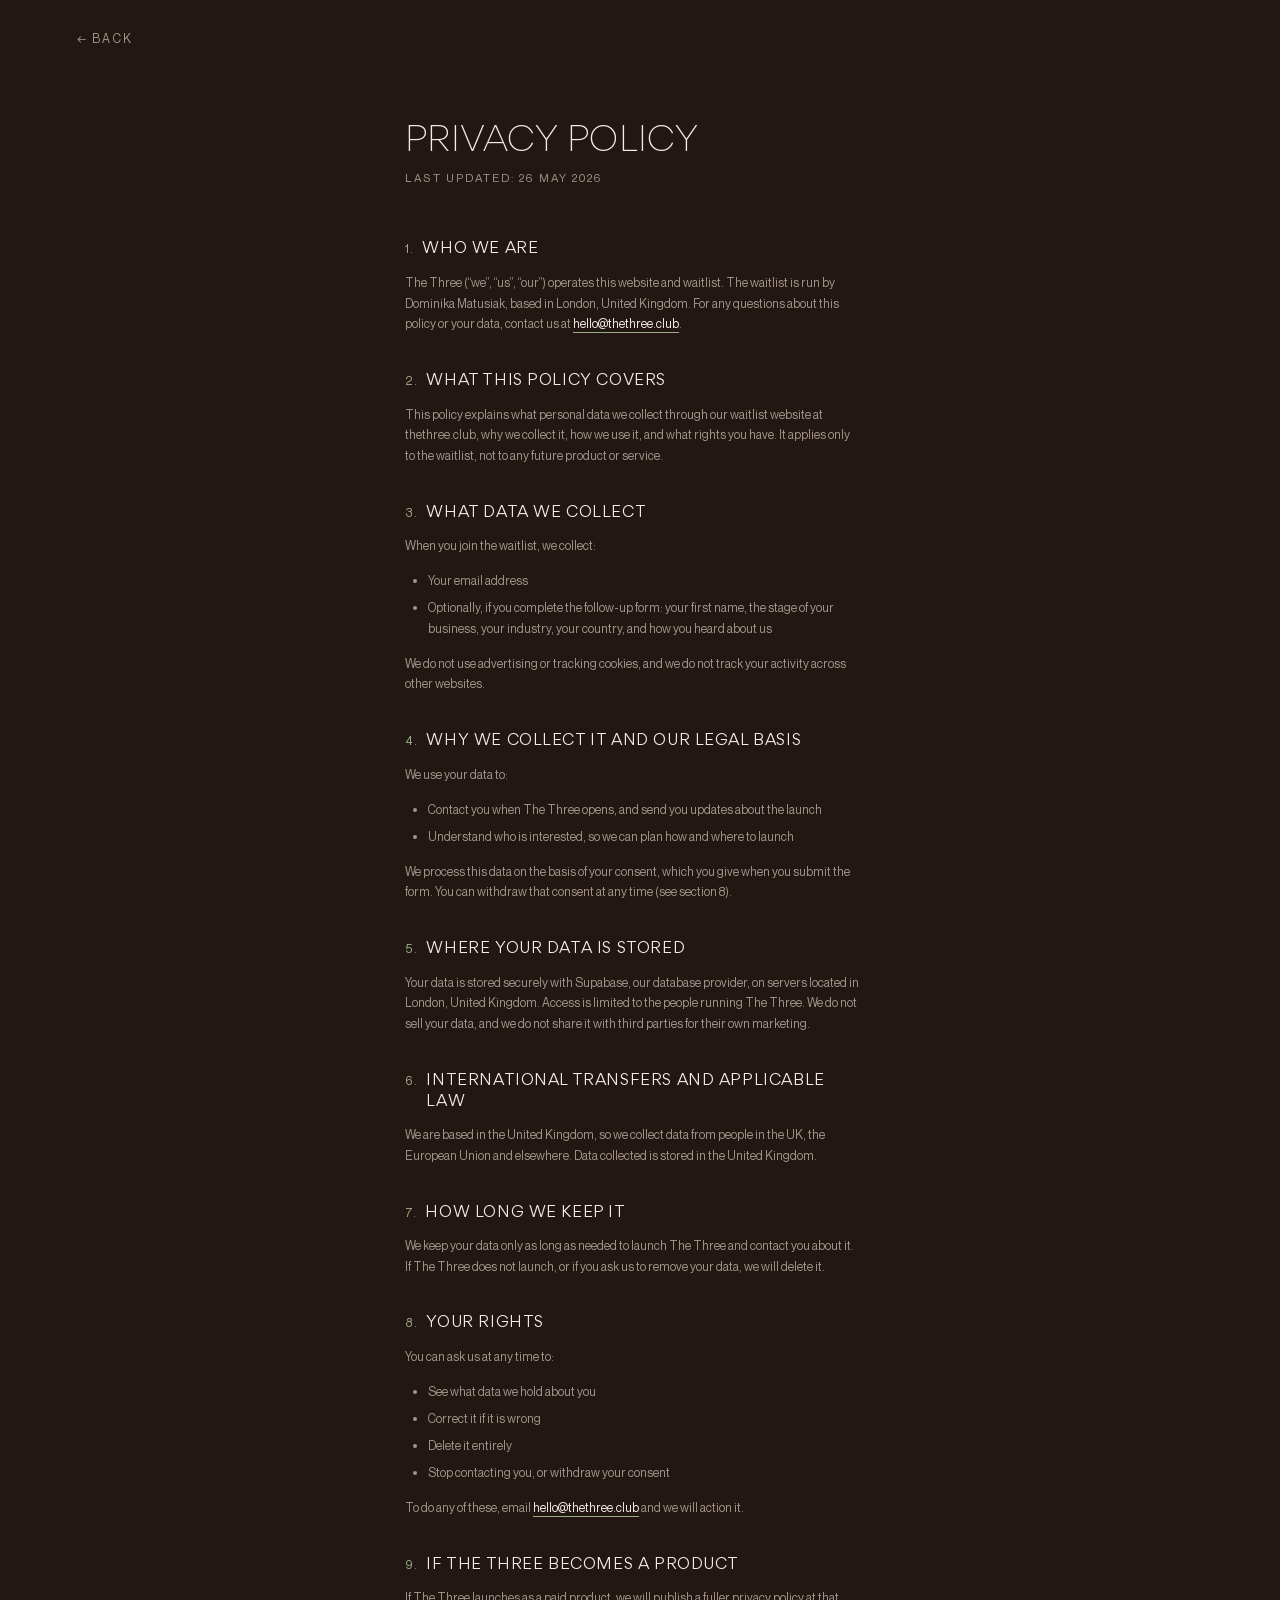
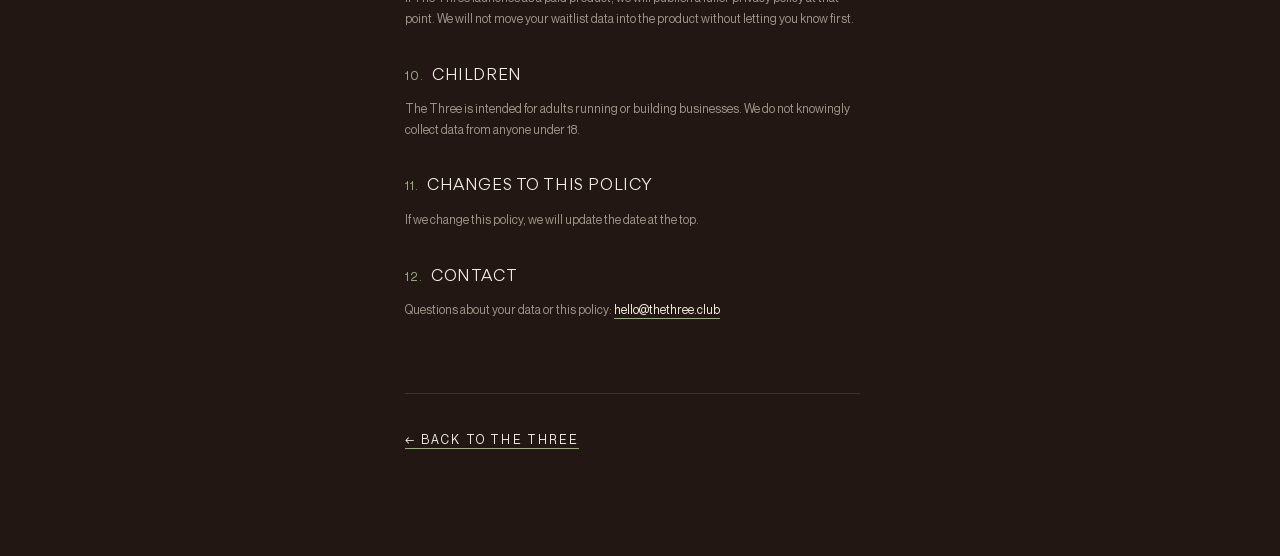
==== commit 848ec467: "Remove geography lock-in: drop Dubai/UAE from marketing copy The Three is open to founders in any co" ====
--- a/privacy.html
+++ b/privacy.html
@@ -17,7 +17,7 @@
   <meta property="og:image" content="https://thethree.club/assets/images/og-image.png" />
   <meta property="og:image:width" content="1200" />
   <meta property="og:image:height" content="630" />
-  <meta property="og:image:alt" content="The Three — cross-industry, Dubai" />
+  <meta property="og:image:alt" content="The Three — private peer board for founders" />
 
   <meta name="twitter:card" content="summary_large_image" />
   <meta name="twitter:title" content="Privacy — The Three" />
@@ -94,7 +94,7 @@
 
     <section class="privacy__section">
       <h2 class="privacy__h2"><span class="privacy__num">6.</span> International transfers and applicable law</h2>
-      <p>We are based in the United Kingdom and market The Three primarily in the United Arab Emirates, so we collect data from people in the UK, the UAE, the European Union and elsewhere. Data collected is stored in the United Kingdom.</p>
+      <p>We are based in the United Kingdom, so we collect data from people in the UK, the European Union and elsewhere. Data collected is stored in the United Kingdom.</p>
     </section>
 
     <section class="privacy__section">
